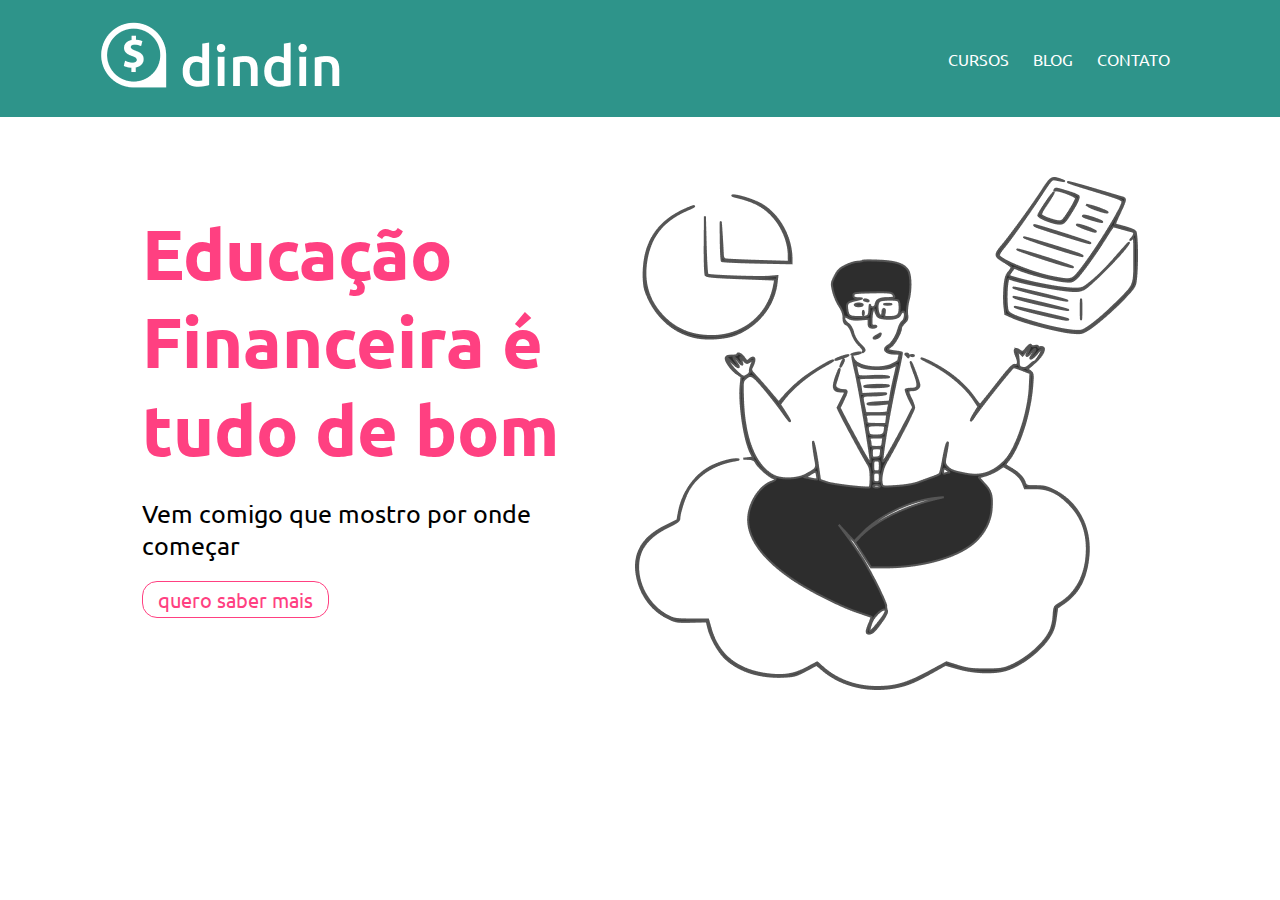
==== index.html @ 1aaef9d2 "Adiciona Banner da Página" ====
<!DOCTYPE html>
<html lang="en">
<head>
    <meta charset="UTF-8">
    <meta http-equiv="X-UA-Compatible" content="IE=edge">
    <meta name="viewport" content="width=device-width, initial-scale=1.0">
    <title>Dindin</title>
    <link rel="stylesheet" href="style.css">
    <link rel="preconnect" href="https://fonts.googleapis.com">
    <link rel="preconnect" href="https://fonts.gstatic.com" crossorigin>
    <link href="https://fonts.googleapis.com/css2?family=Ubuntu&display=swap" rel="stylesheet">
</head>
<body>
    <header class="background-green flex align just-between">
        <img src="./dindin-imagens/logo-header.png" alt="Logo-Dindin">
        <nav>
            <a href="">CURSOS</a>
            <a href="">BLOG</a>
            <a href="">CONTATO</a>
        </nav>
    </header>
    <main>
        <section id="banner" class="flex just-evenly">
            <article>
                <h1 class="letter-pink">Educação Financeira é tudo de bom</h1>
                <p>Vem comigo que mostro por onde começar</p>
                <a href="">quero saber mais</a>
            </article>
            <img src="./dindin-imagens/ilustra-banner.png" alt="">
        </section>
    </main>
</body>
</html>
---- style.css ----
body {
    font-family: 'Ubuntu', sans-serif;
    padding: 0;
    margin: auto;
}

.flex {
    display: flex;
}

.align {
    align-items: center;
}

.just-evenly {
    justify-content: space-evenly;
}

.just-between {
    justify-content: space-between;
}

.just-around {
    justify-content: space-around;
}

.background-green {
    background-color: #2E948A;
}

.letter-green {
    color: #009688;
}

.letter-pink {
    color: #FF4081;
}

.background-gray {
    background-color: #E5E5E5;
}

header {
    padding: 20px 100px;
}

header nav a {
    margin: 10px;
    text-decoration: none;
    color: white;
}

#banner {
    padding: 60px 100px;
}

#banner article {
    width: 450px;
    margin-top: 30px;
}

#banner h1 {
    font-size: 70px;
    margin: 2px 0;
}

#banner p {
    font-size: 25px;
}

#banner a {
    text-decoration: none;
    color: #FF4081;
    border: #FF4081 solid 1px;
    border-radius: 15px;
    padding: 5px 15px;
    font-size: 20px;
}
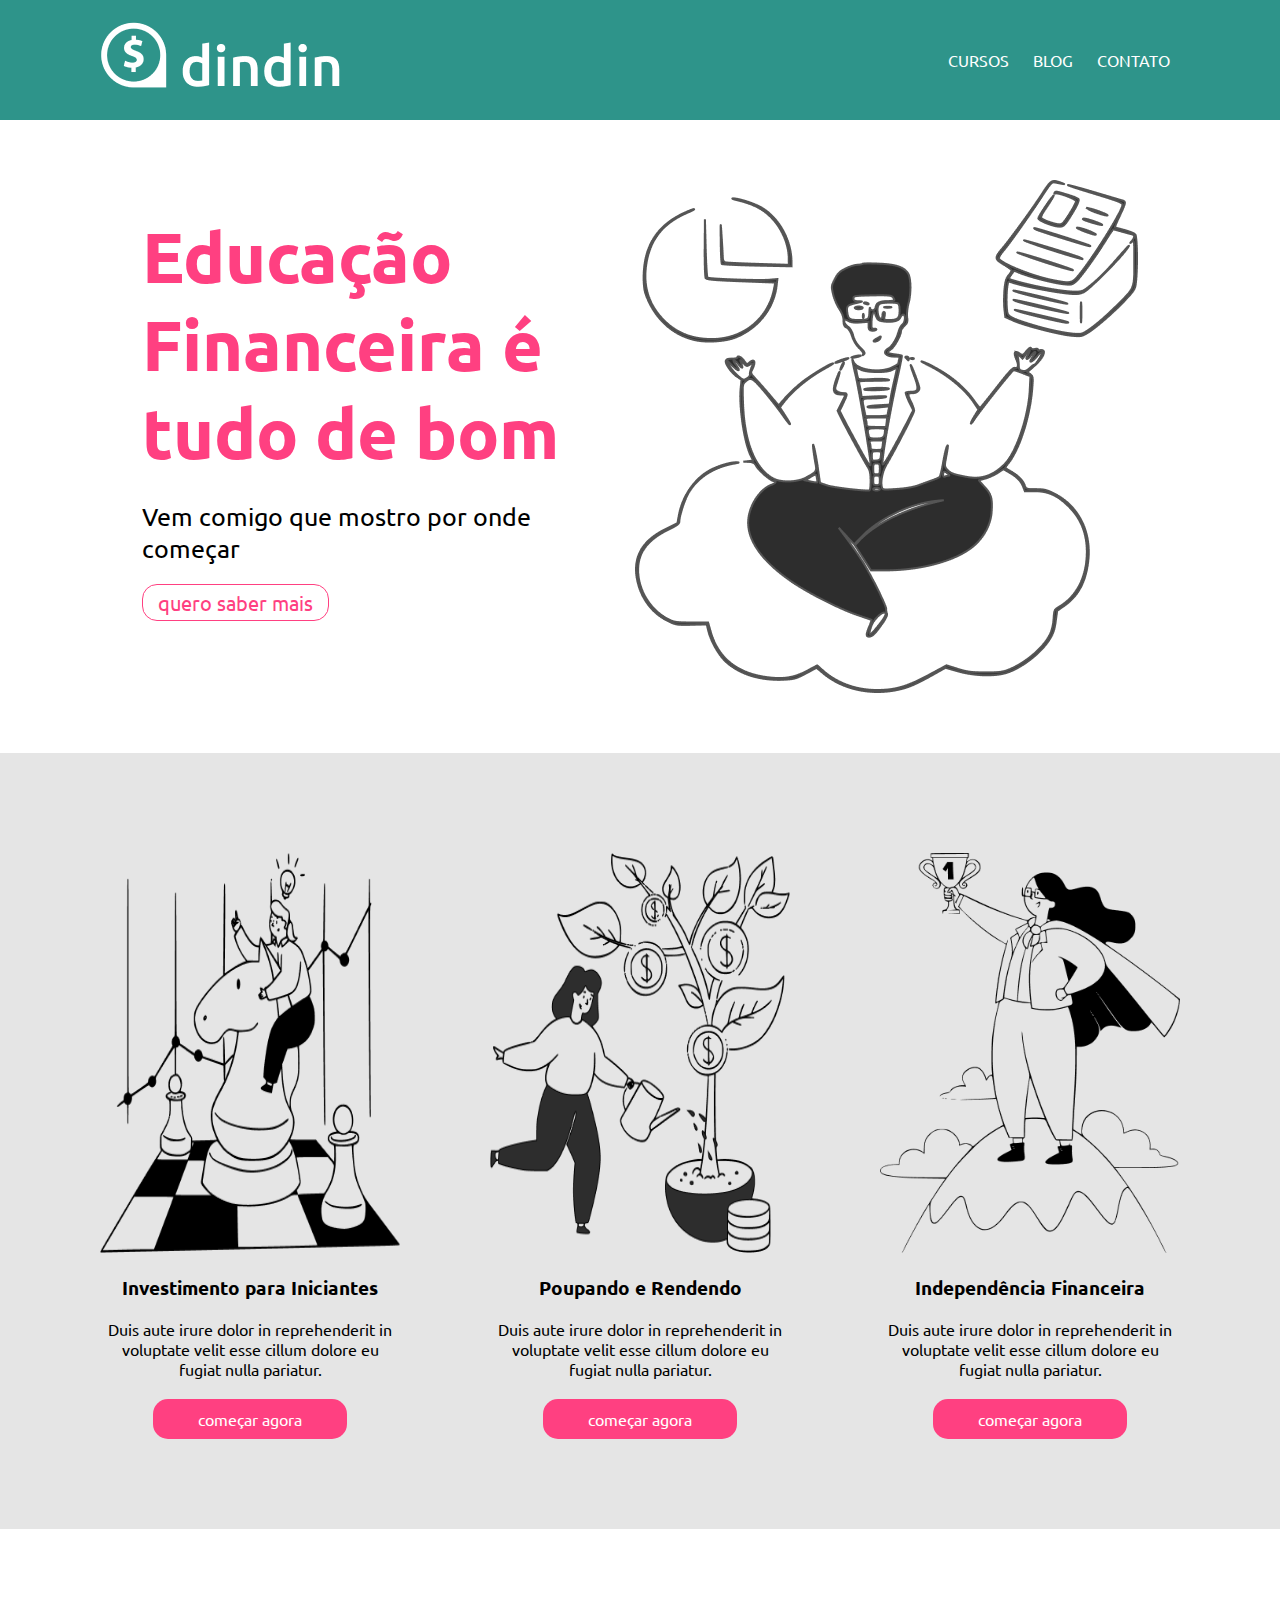
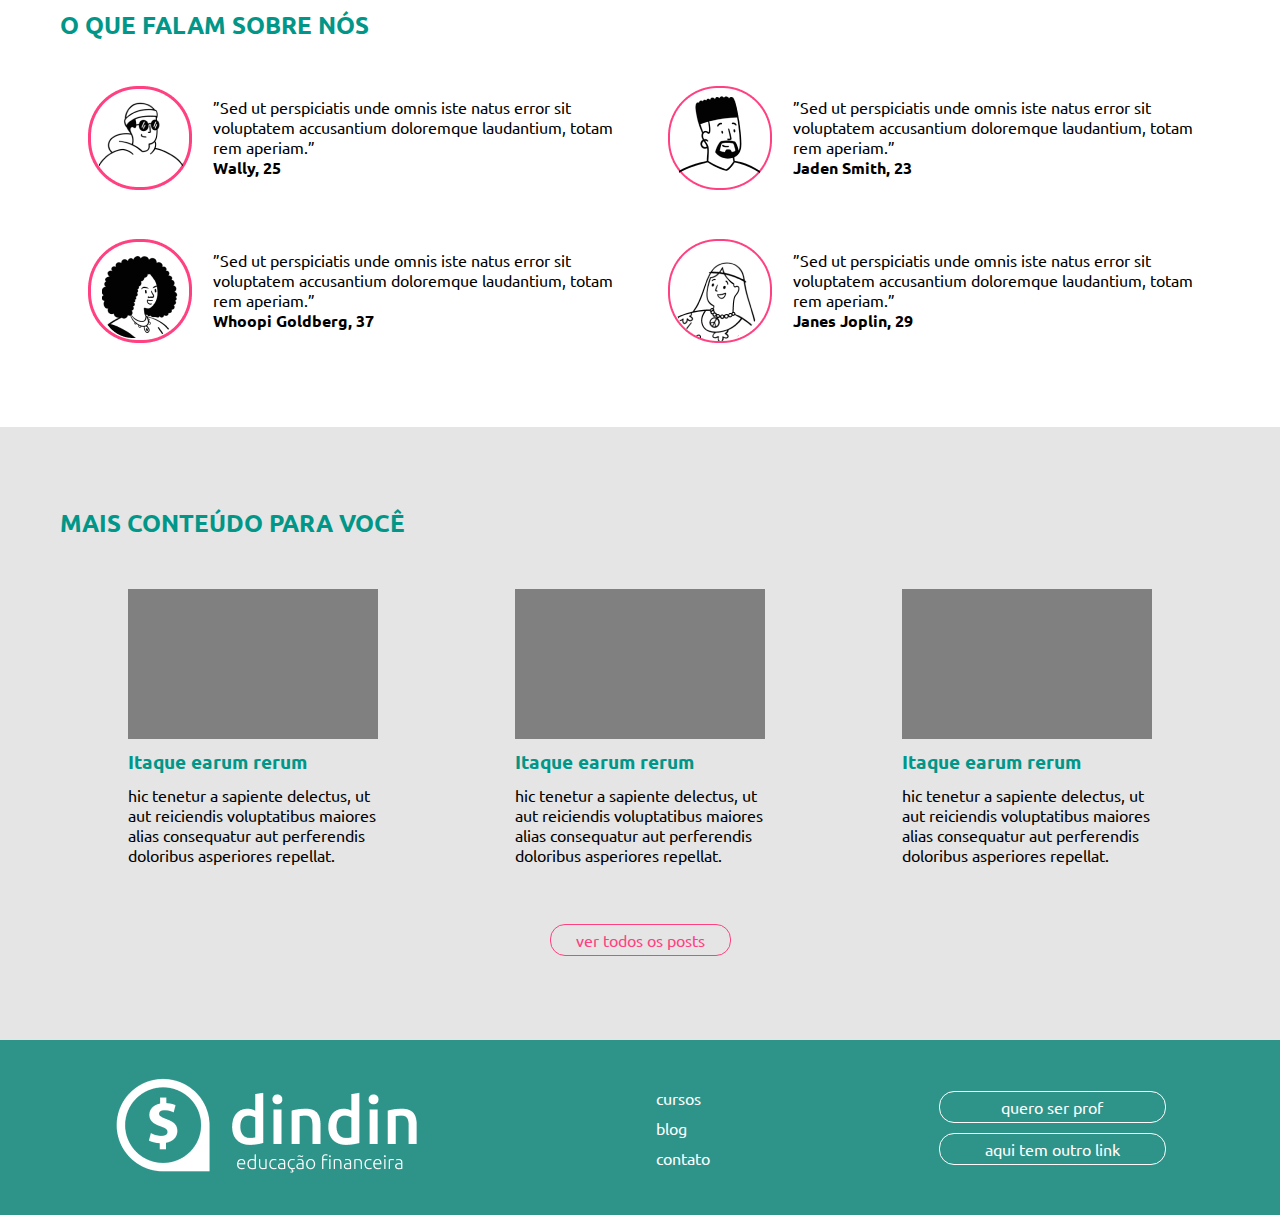
==== commit 7434c5ac: "Conclui Index do Projeto" ====
--- a/index.html
+++ b/index.html
@@ -11,8 +11,8 @@
     <link href="https://fonts.googleapis.com/css2?family=Ubuntu&display=swap" rel="stylesheet">
 </head>
 <body>
-    <header class="background-green flex align just-between">
-        <img src="./dindin-imagens/logo-header.png" alt="Logo-Dindin">
+    <header class="background-green flex wrap align just-between">
+        <a href="index.html"><img src="./dindin-imagens/logo-header.png" alt="Logo-Dindin"></a>
         <nav>
             <a href="">CURSOS</a>
             <a href="">BLOG</a>
@@ -20,7 +20,7 @@
         </nav>
     </header>
     <main>
-        <section id="banner" class="flex just-evenly">
+        <section id="banner" class="flex wrap just-evenly">
             <article>
                 <h1 class="letter-pink">Educação Financeira é tudo de bom</h1>
                 <p>Vem comigo que mostro por onde começar</p>
@@ -28,6 +28,106 @@
             </article>
             <img src="./dindin-imagens/ilustra-banner.png" alt="">
         </section>
+        <section id="banner-cursos" class="background-gray flex wrap just-between">
+            <article>
+                <img src="./dindin-imagens/ilustra-poupando.png" alt="Poupando">
+                <h3>Investimento para Iniciantes</h3>
+                <p>
+                    Duis aute irure dolor in reprehenderit in voluptate velit esse cillum dolore eu fugiat nulla pariatur.
+                </p>
+                <a href="">começar agora</a>
+            </article>
+            <article>
+                <img src="./dindin-imagens/ilustra-investimento.png" alt="Poupando">
+                <h3>Poupando e Rendendo</h3>
+                <p>
+                    Duis aute irure dolor in reprehenderit in voluptate velit esse cillum dolore eu fugiat nulla pariatur.
+                </p>
+                <a href="">começar agora</a>
+            </article>
+            <article>
+                <img src="./dindin-imagens/ilustra-independencia.png" alt="Poupando">
+                <h3>Independência Financeira</h3>
+                <p>
+                    Duis aute irure dolor in reprehenderit in voluptate velit esse cillum dolore eu fugiat nulla pariatur.
+                </p>
+                <a href="">começar agora</a>
+            </article>
+        </section>
+        <section id="sobre-nos">
+            <h2 class="letter-green">O QUE FALAM SOBRE NÓS</h2>
+            <div class="flex wrap just-around">
+                <article class="flex align just-between">
+                    <img src="./dindin-imagens/icon-wally.png" alt="Wally">
+                    <p>
+                        ”Sed ut perspiciatis unde omnis iste natus error sit voluptatem accusantium doloremque laudantium, totam rem aperiam.” <br>
+                        <strong>Wally, 25</strong>
+                    </p>
+                </article>
+                <article class="flex align just-between">
+                    <img src="./dindin-imagens/icon-jaden.png" alt="Jaden">
+                    <p>
+                        ”Sed ut perspiciatis unde omnis iste natus error sit voluptatem accusantium doloremque laudantium, totam rem aperiam.” <br>
+                        <strong>Jaden Smith, 23</strong>
+                    </p>
+                </article>
+                <article class="flex align just-between">
+                    <img src="./dindin-imagens/icon-whoopi.png" alt="Whoopi">
+                    <p>
+                        ”Sed ut perspiciatis unde omnis iste natus error sit voluptatem accusantium doloremque laudantium, totam rem aperiam.” <br>
+                        <strong>Whoopi Goldberg, 37</strong>
+                    </p>
+                </article>
+                <article class="flex align just-between">
+                    <img src="./dindin-imagens/icon-jane.png" alt="Janes">
+                    <p>
+                        ”Sed ut perspiciatis unde omnis iste natus error sit voluptatem accusantium doloremque laudantium, totam rem aperiam.” <br>
+                    <strong>Janes Joplin, 29</strong>
+                    </p>
+                </article>
+            </div>
+        </section>
+        <section id="content" class="background-gray">
+            <h2 class="letter-green">MAIS CONTEÚDO PARA VOCÊ</h2>
+            <div class="flex wrap just-around">
+                <article>
+                    <div class="retangulo"></div>
+                    <h3 class="letter-green">Itaque earum rerum</h3>
+                    <p>
+                        hic tenetur a sapiente delectus, ut aut reiciendis voluptatibus maiores alias consequatur aut perferendis doloribus asperiores repellat.
+                    </p>
+                </article>
+                <article>
+                    <div class="retangulo"></div>
+                    <h3 class="letter-green">Itaque earum rerum</h3>
+                    <p>
+                        hic tenetur a sapiente delectus, ut aut reiciendis voluptatibus maiores alias consequatur aut perferendis doloribus asperiores repellat.
+                    </p>
+                </article>
+                <article>
+                    <div class="retangulo"></div>
+                    <h3 class="letter-green">Itaque earum rerum</h3>
+                    <p>
+                        hic tenetur a sapiente delectus, ut aut reiciendis voluptatibus maiores alias consequatur aut perferendis doloribus asperiores repellat.
+                    </p>
+                </article>
+            </div>
+            <nav>
+                <a href="">ver todos os posts</a>
+            </nav>
+        </section>
     </main>
+    <footer class="background-green flex just-around align">
+        <a href="index.html"><img src="./dindin-imagens/logo-footer.png" alt="Logo-Footer"></a>
+        <nav class="flex">
+            <a href="">cursos</a>
+            <a href="">blog</a>
+            <a href="">contato</a>
+        </nav>
+        <nav class="flex">
+            <a class="buttons" href="">quero ser prof</a>
+            <a class="buttons" href="">aqui tem outro link</a>
+        </nav>
+    </footer>
 </body>
 </html>--- a/style.css
+++ b/style.css
@@ -6,6 +6,10 @@
 
 .flex {
     display: flex;
+}
+
+.wrap {
+    flex-wrap: wrap;
 }
 
 .align {
@@ -75,4 +79,102 @@
     border-radius: 15px;
     padding: 5px 15px;
     font-size: 20px;
+}
+
+#banner-cursos {
+    padding: 60px;
+}
+
+#banner-cursos article {
+    width: 300px;
+    margin: 40px;
+    text-align: center;
+}
+
+#banner-cursos img {
+    height: 400px;
+    width: 300px;
+}
+
+#banner-cursos p {
+    margin-bottom: 30px;
+}
+
+#banner-cursos a {
+    text-decoration: none;
+    background-color: #FF4081;
+    color: white;
+    padding: 10px 45px;
+    border-radius: 15px;
+}
+
+#sobre-nos {
+    padding: 60px;
+}
+
+#sobre-nos article {
+    width: 525px;
+    margin: 20px 0px;
+}
+
+#sobre-nos p {
+    width: 400px;
+}
+
+#content {
+    padding: 60px;
+}
+
+.retangulo {
+    width: 250px;
+    height: 150px;
+    background-color: gray;
+}
+
+#content article {
+    width: 250px;
+    margin: 30px 0px;
+}
+
+#content h3 {
+    margin: 10px 0px;
+}
+
+#content p {
+    margin: 5px 0px;
+}
+
+#content nav {
+    text-align: center;
+    padding: 30px 0px;
+}
+
+#content a {
+    text-decoration: none;
+    background-color: #E5E5E5;
+    color: #FF4081;
+    border: #FF4081 solid 1px;
+    border-radius: 15px;
+    padding: 5px 25px;
+}
+
+footer {
+    padding: 30px 0px;
+}
+
+footer nav {
+    flex-direction: column;
+}
+
+footer a {
+    margin: 5px 0px;
+    text-decoration: none;
+    color: white;
+}
+
+.buttons {
+    border: solid white 1px;
+    border-radius: 15px;
+    padding: 5px 45px;
+    text-align: center;
 }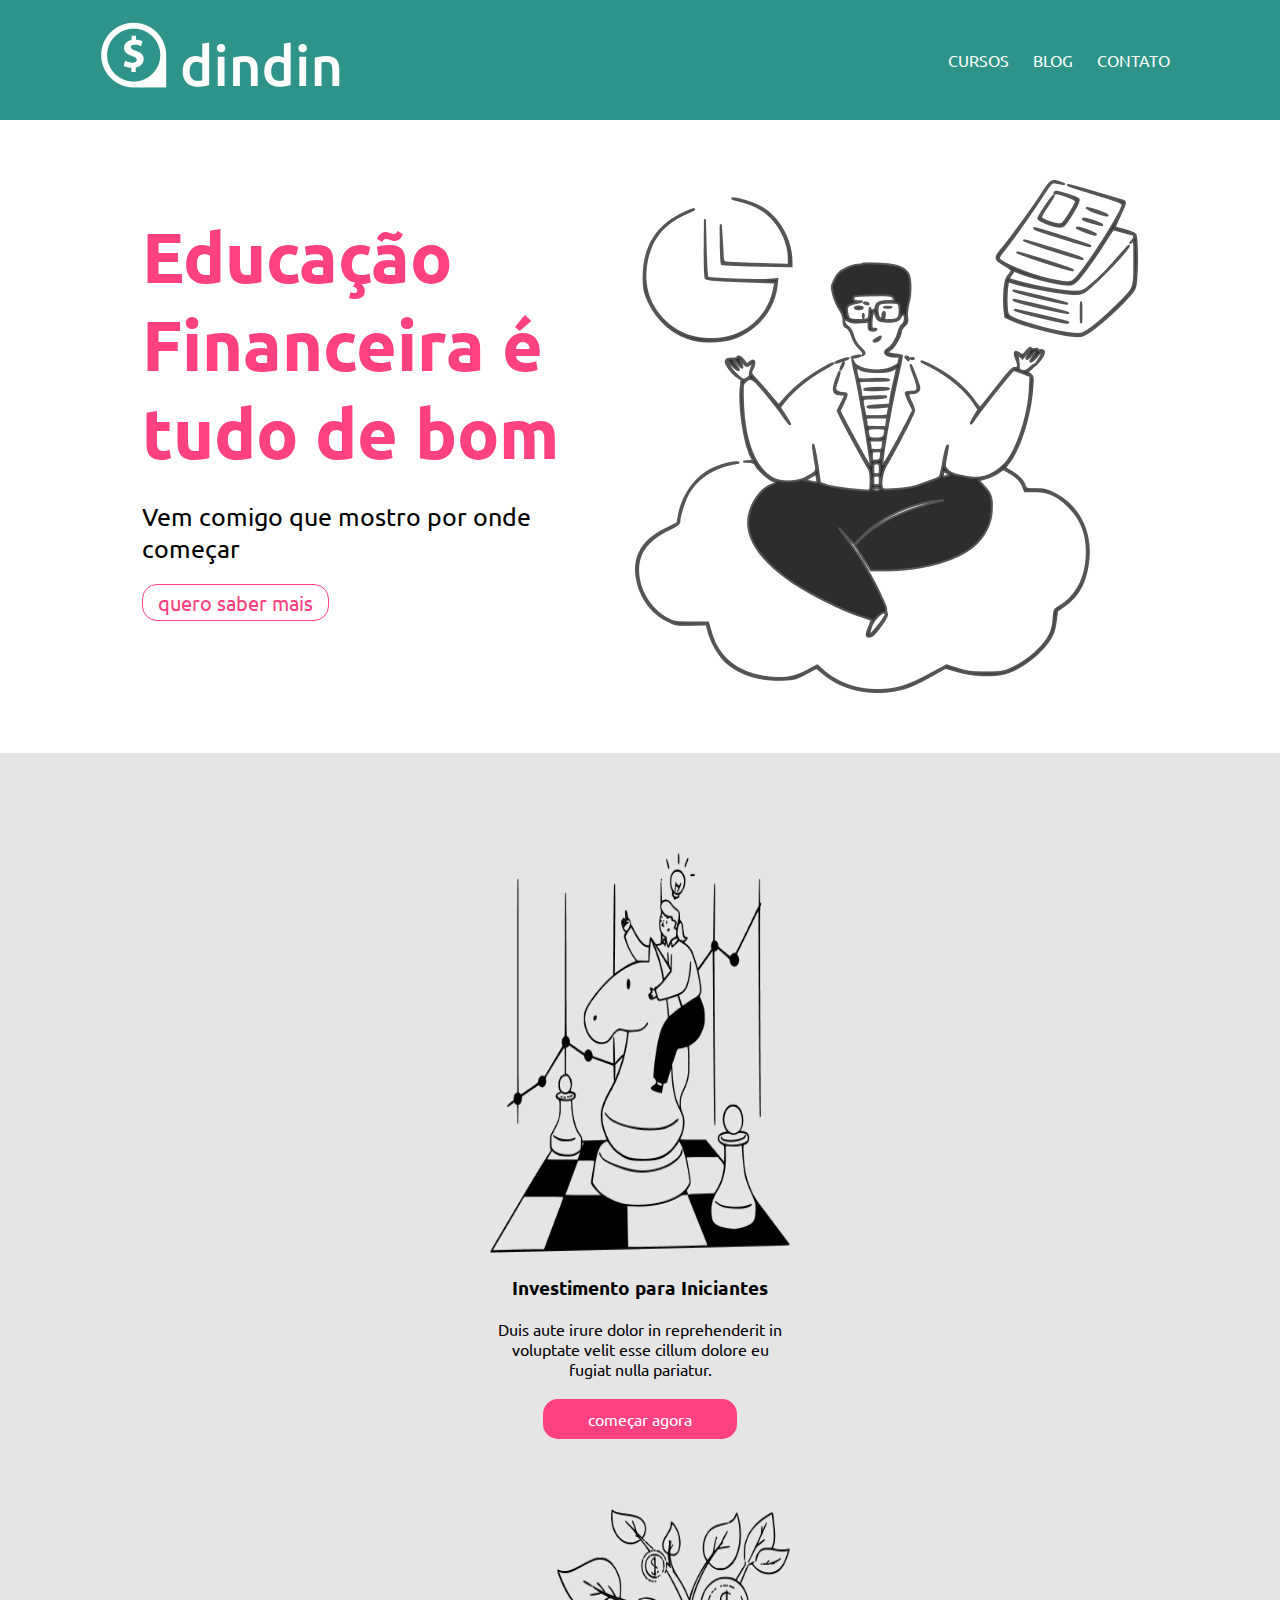
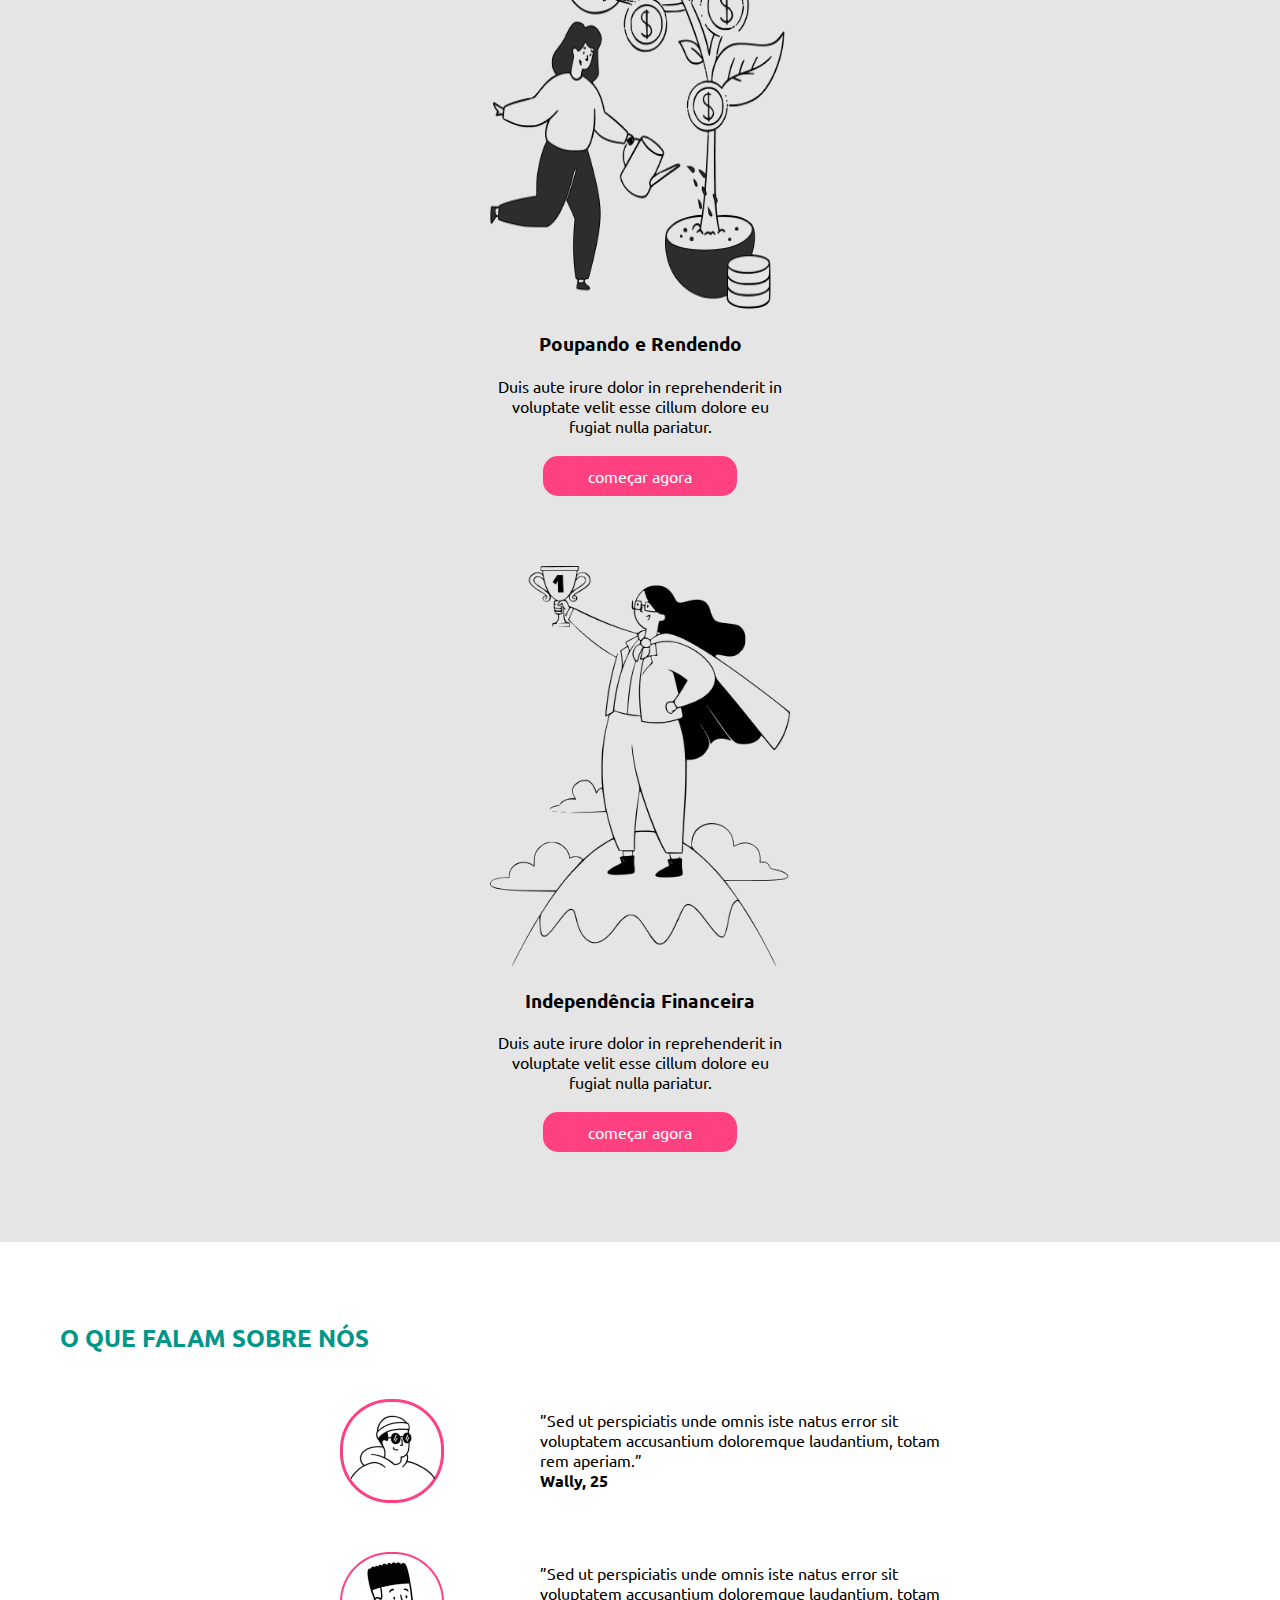
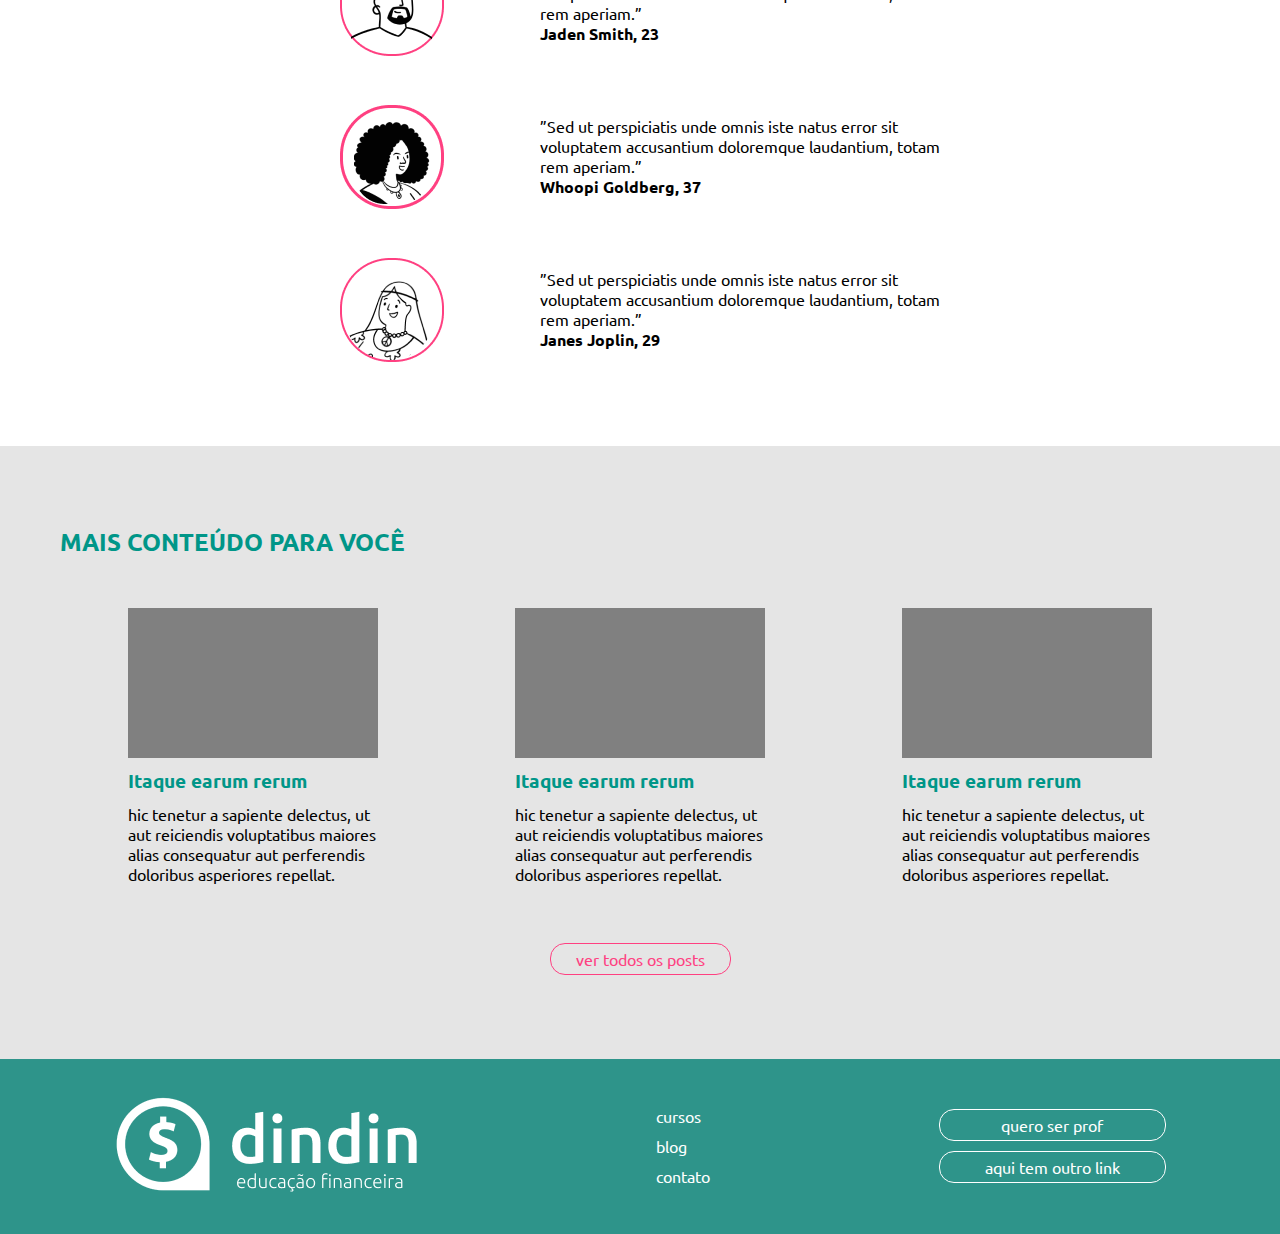
==== commit 686c1026: "Adiciona media.css a Página" ====
--- a/index.html
+++ b/index.html
@@ -6,6 +6,7 @@
     <meta name="viewport" content="width=device-width, initial-scale=1.0">
     <title>Dindin</title>
     <link rel="stylesheet" href="style.css">
+    <link rel="stylesheet" href="media.css">
     <link rel="preconnect" href="https://fonts.googleapis.com">
     <link rel="preconnect" href="https://fonts.gstatic.com" crossorigin>
     <link href="https://fonts.googleapis.com/css2?family=Ubuntu&display=swap" rel="stylesheet">
@@ -89,7 +90,7 @@
         </section>
         <section id="content" class="background-gray">
             <h2 class="letter-green">MAIS CONTEÚDO PARA VOCÊ</h2>
-            <div class="flex wrap just-around">
+            <div id="content-div" class="flex wrap just-around">
                 <article>
                     <div class="retangulo"></div>
                     <h3 class="letter-green">Itaque earum rerum</h3>
@@ -117,7 +118,7 @@
             </nav>
         </section>
     </main>
-    <footer class="background-green flex just-around align">
+    <footer class="background-green flex wrap just-around align">
         <a href="index.html"><img src="./dindin-imagens/logo-footer.png" alt="Logo-Footer"></a>
         <nav class="flex">
             <a href="">cursos</a>
--- a/style.css
+++ b/style.css
@@ -113,7 +113,7 @@
 }
 
 #sobre-nos article {
-    width: 525px;
+    width: 700px;
     margin: 20px 0px;
 }
 
--- a/media.css
+++ b/media.css
@@ -0,0 +1,134 @@
+@media only screen and (max-width: 1650px) {
+    #sobre-nos article {
+        width: 600px;
+        margin: 20px 0px;
+    }
+}
+
+@media only screen and (max-width: 1300px) {
+    #banner-cursos {
+        flex-direction: column;
+        align-items: center;
+    }
+}
+
+@media only screen and (max-width: 1152px) {
+    #banner {
+        text-align: center;
+    }
+}
+
+@media only screen and (max-width: 950px) {
+    #content-div {
+        flex-direction: column;
+        align-items: center;
+        justify-content: center;
+    }
+
+    #content {
+        text-align: center;
+        justify-content: center;
+    }
+
+    header {
+        flex-direction: column;
+        justify-content: center;
+    }
+} 
+
+@media only screen and (max-width: 650px) {
+    footer {
+        flex-direction: column;
+        text-align: center;
+    }
+
+    #sobre-nos article {
+        flex-direction: column;
+        text-align: center;
+    }
+
+    #sobre-nos h2 {
+        text-align: center;
+    }
+}
+
+@media only screen and (max-width: 500px) {
+    #banner h1 {
+        font-size: 40px;
+    }
+
+    #banner p {
+        font-size: 15px;
+    }
+
+    #banner img {
+        width: 250px;
+    }
+
+    #banner-cursos {
+        padding: 10px;
+    }
+
+    #sobre-nos p {
+        width: 200px;
+    }
+}
+
+@media only screen and (max-width: 450px) {
+    #banner a {
+        font-size: 15px;
+    }
+
+    header img {
+        width: 150px;
+    }
+
+    header {
+        text-align: center;
+    }
+
+    header a {
+        font-size: 15px;
+    }
+
+    #banner-cursos article {
+        width: 200px;
+        text-align: center;
+    }
+    
+    #banner-cursos img {
+        height: 300px;
+        width: 200px;
+    }
+}
+
+@media only screen and (max-width: 390px) {
+    #banner a {
+        font-size: 10px;
+    }
+
+    .retangulo {
+        width: 150px;
+        height: 80px;
+        background-color: gray;
+    }
+    
+    #content article {
+        width: 150px;
+        margin: 30px 0px;
+    }
+}
+
+@media only screen and (max-width: 320px) {
+    footer img {
+        width: 200px;
+    }
+
+    #content a {
+        font-size: 10px;
+    }
+
+    header {
+        padding: 0px;
+    }
+}